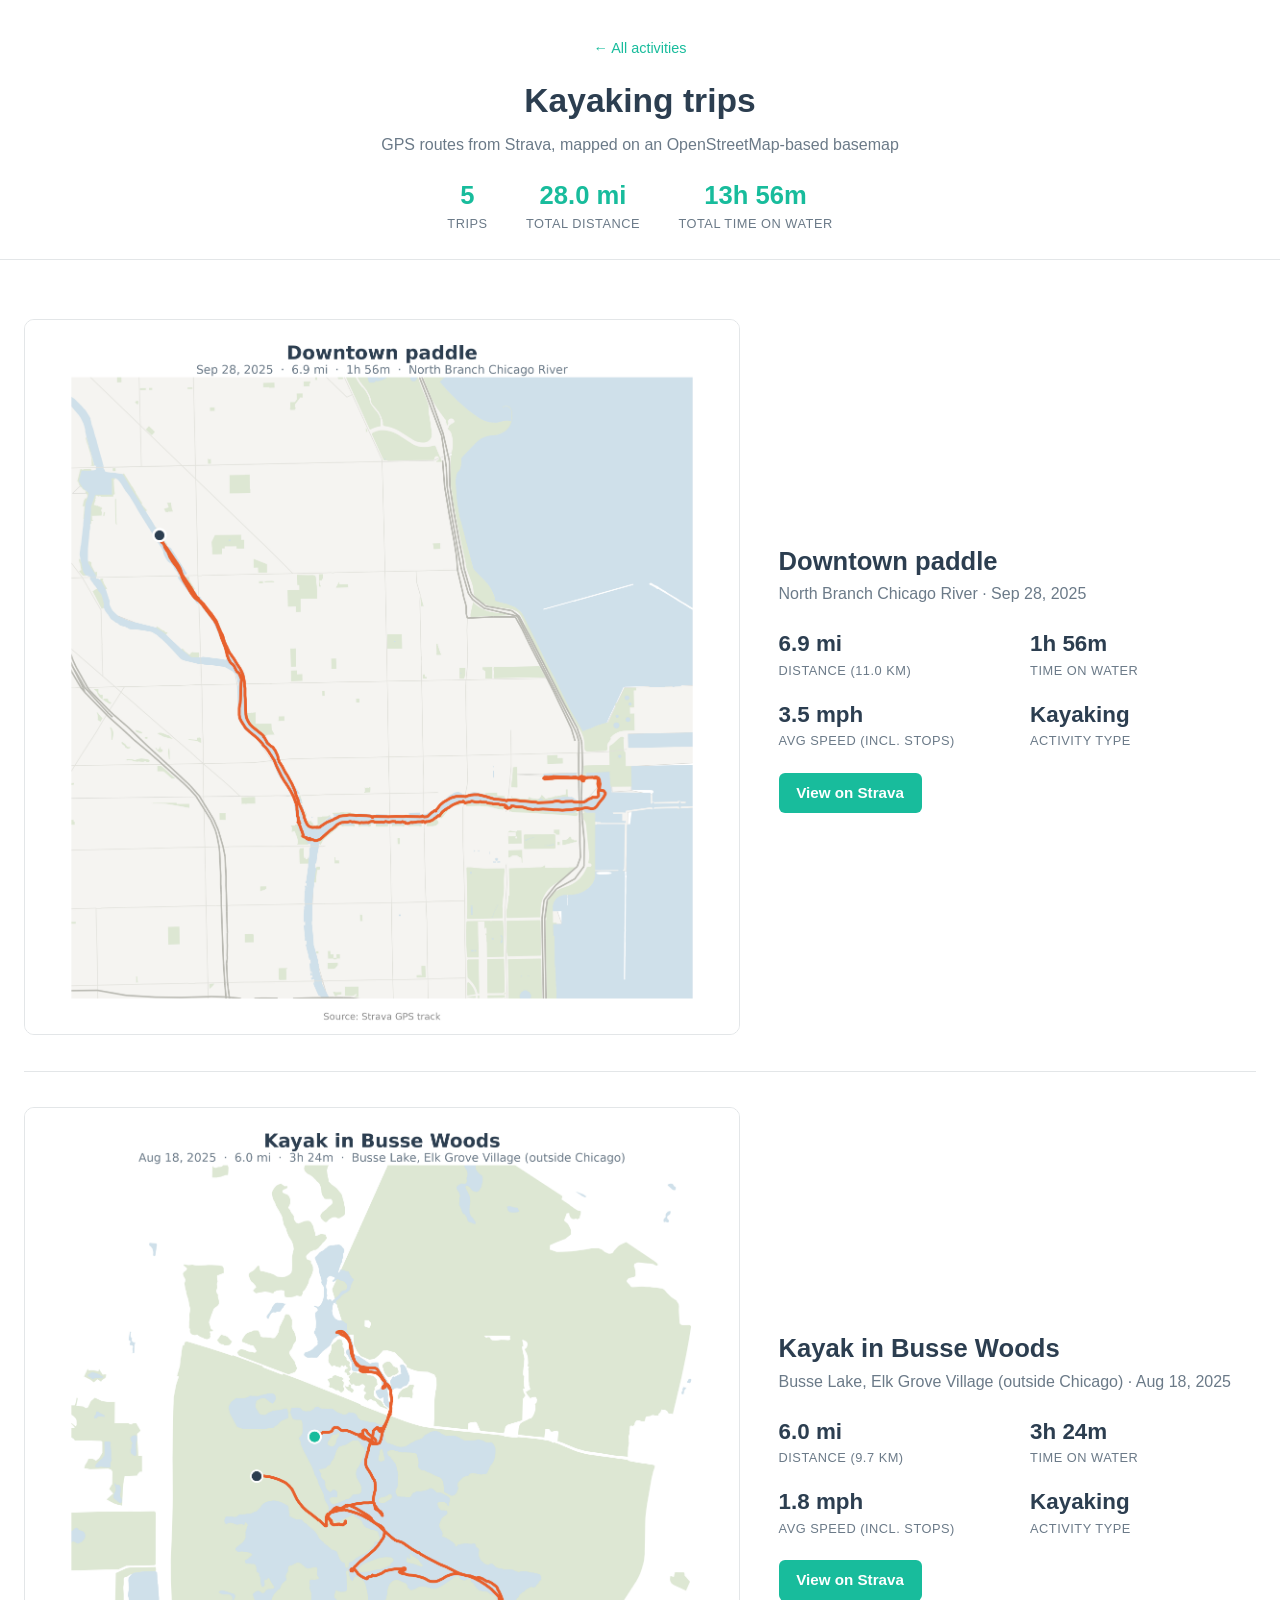
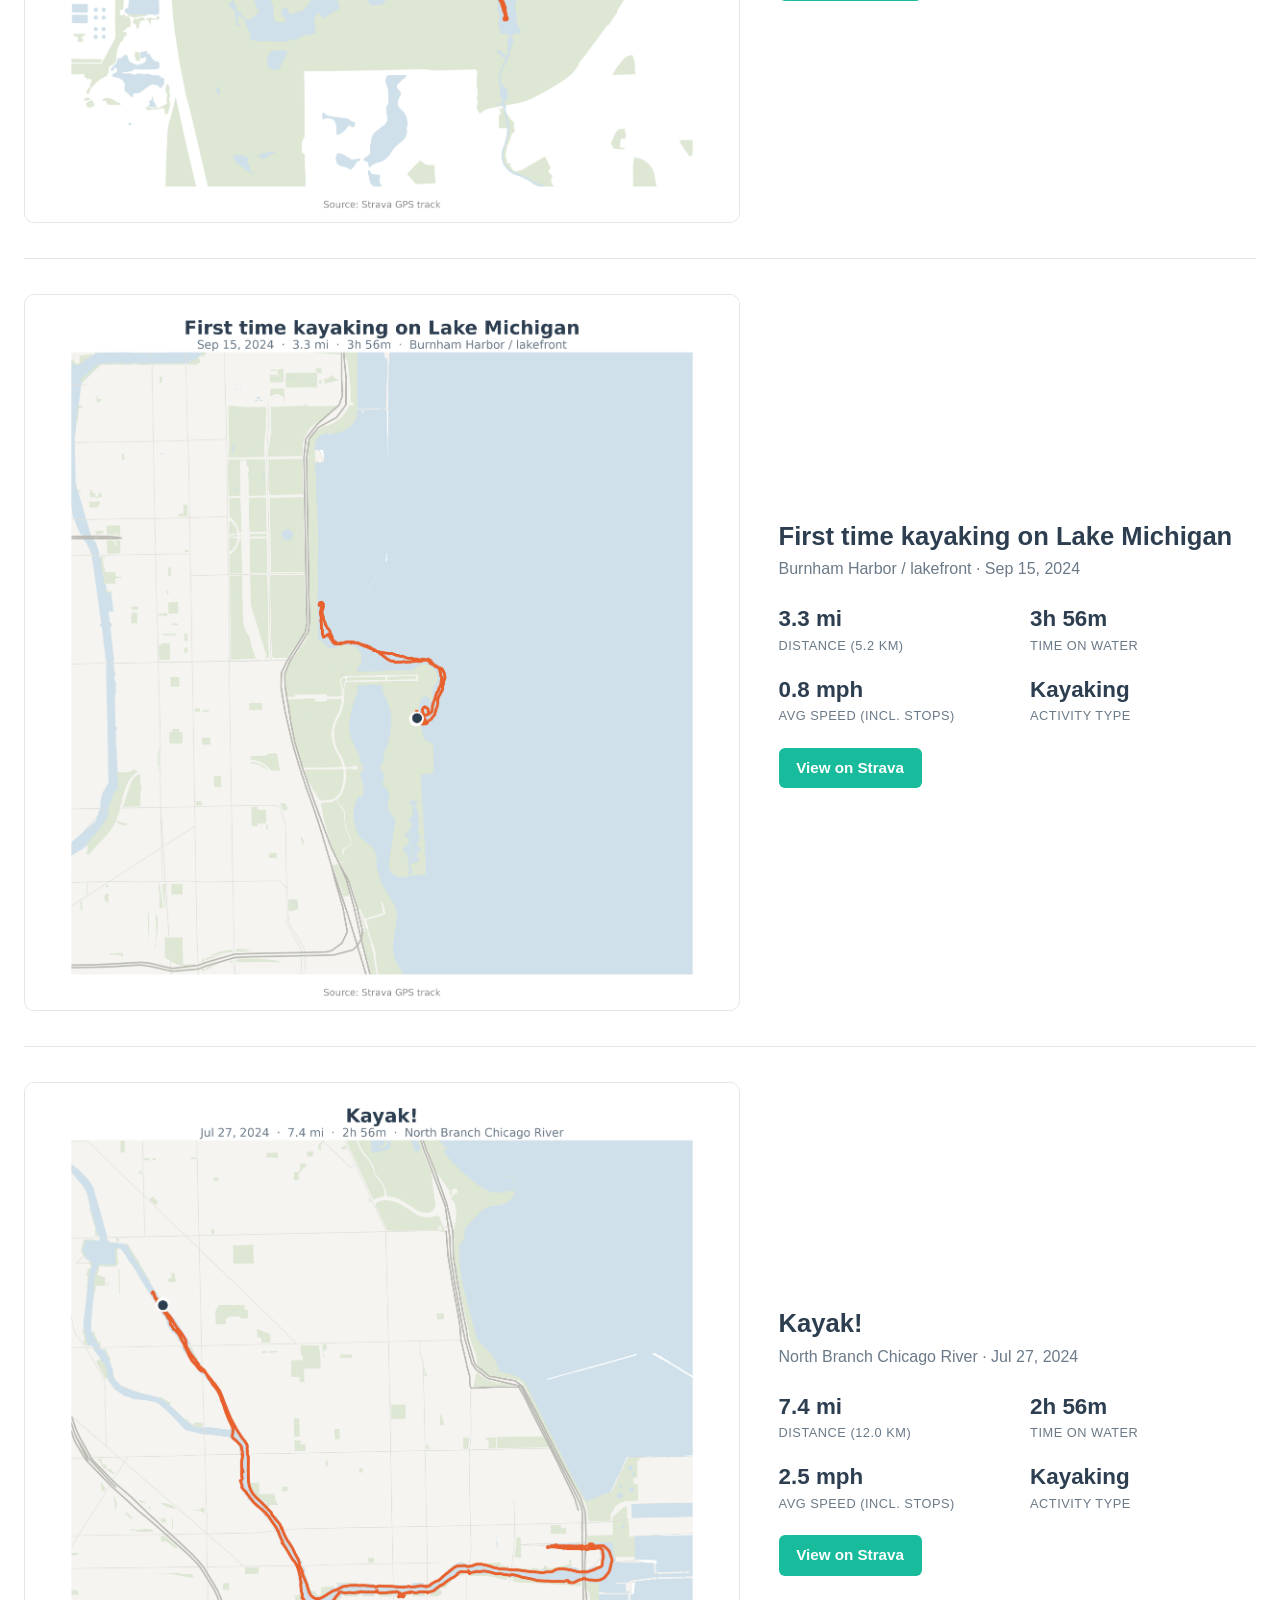
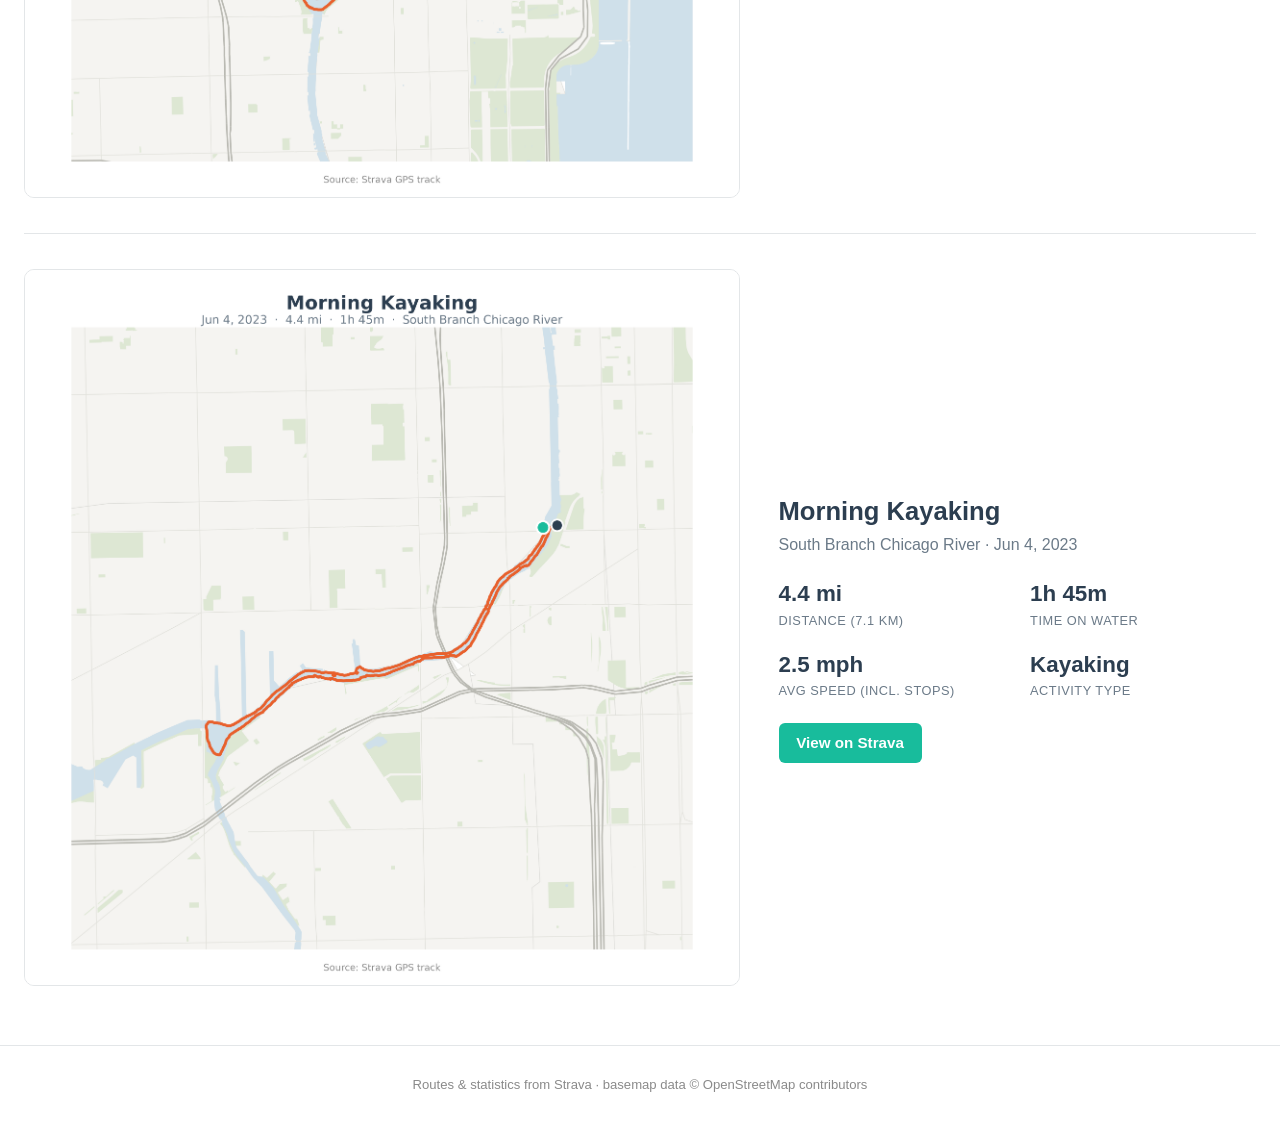
==== kayaking.html @ e4cba3f0 "Strava trips static site: kayaking + mountain biking Activity-agnostic generator that maps Strava GP" ====
<!DOCTYPE html>
<html lang="en">
<head>
<meta charset="utf-8">
<meta name="viewport" content="width=device-width, initial-scale=1">
<title>Kayaking trips</title>
<link rel="stylesheet" href="assets/style.css">
</head>
<body>
<header>
  <p class="crumb"><a href="index.html">&larr; All activities</a></p>
  <h1>Kayaking trips</h1>
  <p class="intro">GPS routes from Strava, mapped on an OpenStreetMap-based basemap</p>
  <div class="summary">
    <div><div class="num">5</div><div class="lbl">Trips</div></div>
    <div><div class="num">28.0 mi</div><div class="lbl">Total distance</div></div>
    <div><div class="num">13h 56m</div><div class="lbl">Total time on water</div></div>
  </div>
</header>
<main>
  <article class="trip">
    <div class="map"><img src="maps/kayaking/downtown-paddle.png" alt="Map of the GPS route for Downtown paddle at North Branch Chicago River, an orange track over an OpenStreetMap-based basemap."></div>
    <div class="info">
      <h2>Downtown paddle</h2>
      <p class="where">North Branch Chicago River &middot; Sep 28, 2025</p>
      <div class="stats">
        <div class="stat"><div class="v">6.9 mi</div><div class="k">Distance (11.0 km)</div></div>
        <div class="stat"><div class="v">1h 56m</div><div class="k">Time on water</div></div>
        <div class="stat"><div class="v">3.5 mph</div><div class="k">Avg speed (incl. stops)</div></div>
        <div class="stat"><div class="v">Kayaking</div><div class="k">Activity type</div></div>
      </div>
      <a class="btn" href="https://www.strava.com/activities/15968372062" target="_blank" rel="noopener">View on Strava</a>
    </div>
  </article>
  <article class="trip">
    <div class="map"><img src="maps/kayaking/kayak-in-busse-woods.png" alt="Map of the GPS route for Kayak in Busse Woods at Busse Lake, Elk Grove Village (outside Chicago), an orange track over an OpenStreetMap-based basemap."></div>
    <div class="info">
      <h2>Kayak in Busse Woods</h2>
      <p class="where">Busse Lake, Elk Grove Village (outside Chicago) &middot; Aug 18, 2025</p>
      <div class="stats">
        <div class="stat"><div class="v">6.0 mi</div><div class="k">Distance (9.7 km)</div></div>
        <div class="stat"><div class="v">3h 24m</div><div class="k">Time on water</div></div>
        <div class="stat"><div class="v">1.8 mph</div><div class="k">Avg speed (incl. stops)</div></div>
        <div class="stat"><div class="v">Kayaking</div><div class="k">Activity type</div></div>
      </div>
      <a class="btn" href="https://www.strava.com/activities/15504017208" target="_blank" rel="noopener">View on Strava</a>
    </div>
  </article>
  <article class="trip">
    <div class="map"><img src="maps/kayaking/first-time-kayaking-on-lake-michigan.png" alt="Map of the GPS route for First time kayaking on Lake Michigan at Burnham Harbor / lakefront, an orange track over an OpenStreetMap-based basemap."></div>
    <div class="info">
      <h2>First time kayaking on Lake Michigan</h2>
      <p class="where">Burnham Harbor / lakefront &middot; Sep 15, 2024</p>
      <div class="stats">
        <div class="stat"><div class="v">3.3 mi</div><div class="k">Distance (5.2 km)</div></div>
        <div class="stat"><div class="v">3h 56m</div><div class="k">Time on water</div></div>
        <div class="stat"><div class="v">0.8 mph</div><div class="k">Avg speed (incl. stops)</div></div>
        <div class="stat"><div class="v">Kayaking</div><div class="k">Activity type</div></div>
      </div>
      <a class="btn" href="https://www.strava.com/activities/12426447978" target="_blank" rel="noopener">View on Strava</a>
    </div>
  </article>
  <article class="trip">
    <div class="map"><img src="maps/kayaking/kayak.png" alt="Map of the GPS route for Kayak! at North Branch Chicago River, an orange track over an OpenStreetMap-based basemap."></div>
    <div class="info">
      <h2>Kayak!</h2>
      <p class="where">North Branch Chicago River &middot; Jul 27, 2024</p>
      <div class="stats">
        <div class="stat"><div class="v">7.4 mi</div><div class="k">Distance (12.0 km)</div></div>
        <div class="stat"><div class="v">2h 56m</div><div class="k">Time on water</div></div>
        <div class="stat"><div class="v">2.5 mph</div><div class="k">Avg speed (incl. stops)</div></div>
        <div class="stat"><div class="v">Kayaking</div><div class="k">Activity type</div></div>
      </div>
      <a class="btn" href="https://www.strava.com/activities/11996747281" target="_blank" rel="noopener">View on Strava</a>
    </div>
  </article>
  <article class="trip">
    <div class="map"><img src="maps/kayaking/morning-kayaking.png" alt="Map of the GPS route for Morning Kayaking at South Branch Chicago River, an orange track over an OpenStreetMap-based basemap."></div>
    <div class="info">
      <h2>Morning Kayaking</h2>
      <p class="where">South Branch Chicago River &middot; Jun 4, 2023</p>
      <div class="stats">
        <div class="stat"><div class="v">4.4 mi</div><div class="k">Distance (7.1 km)</div></div>
        <div class="stat"><div class="v">1h 45m</div><div class="k">Time on water</div></div>
        <div class="stat"><div class="v">2.5 mph</div><div class="k">Avg speed (incl. stops)</div></div>
        <div class="stat"><div class="v">Kayaking</div><div class="k">Activity type</div></div>
      </div>
      <a class="btn" href="https://www.strava.com/activities/9205258765" target="_blank" rel="noopener">View on Strava</a>
    </div>
  </article>
</main>
<footer>
  Routes &amp; statistics from Strava &middot; basemap data &copy; OpenStreetMap contributors
</footer>
</body>
</html>
---- assets/style.css ----
/*
 * Strava trips — shared styles.
 * Each trip is a row: route map on the left, statistics on the right. The
 * layout is intentionally wide and the map column large so the maps fill the
 * screen rather than leaving big margins. Rows stack on narrow viewports.
 */
:root {
  --dark: #2c3e50;
  --teal: #18bc9c;
  --gray: #6b7a88;
  --line: #e3e6e8;
}
* { box-sizing: border-box; }
body {
  margin: 0;
  font-family: -apple-system, BlinkMacSystemFont, "Segoe UI", Roboto, Helvetica, Arial, sans-serif;
  color: var(--dark);
  background: #fff;
  line-height: 1.5;
}

header {
  padding: 2.4rem 1.5rem 1.6rem;
  text-align: center;
  border-bottom: 1px solid var(--line);
}
header h1 { margin: 0 0 .4rem; font-size: 2.1rem; }
header .intro { margin: 0; color: var(--gray); }
header .crumb { margin: 0 0 1rem; font-size: .9rem; }
header .crumb a { color: var(--teal); text-decoration: none; }
header .crumb a:hover { text-decoration: underline; }

.summary {
  display: flex;
  justify-content: center;
  gap: 2.4rem;
  flex-wrap: wrap;
  margin-top: 1.2rem;
}
.summary div { text-align: center; }
.summary .num { font-size: 1.6rem; font-weight: 700; color: var(--teal); }
.summary .lbl { font-size: .8rem; color: var(--gray); text-transform: uppercase; letter-spacing: .04em; }

/* Wide container + large map column so maps dominate the page. */
main { max-width: 1350px; margin: 0 auto; padding: 1.5rem; }

.trip {
  display: flex;
  gap: 2.4rem;
  align-items: center;
  padding: 2.2rem 0;
  border-bottom: 1px solid var(--line);
}
.trip:last-child { border-bottom: none; }
.trip .map { flex: 1 1 60%; min-width: 0; }
.trip .map img {
  width: 100%;
  height: auto;
  border: 1px solid var(--line);
  border-radius: 10px;
  display: block;
}
.trip .info { flex: 1 1 40%; }
.trip .info h2 { margin: 0 0 .15rem; font-size: 1.6rem; }
.trip .info .where { margin: 0 0 1.3rem; color: var(--gray); }

.stats {
  display: grid;
  grid-template-columns: repeat(2, minmax(0, 1fr));
  gap: 1.1rem 1.6rem;
  margin-bottom: 1.4rem;
}
.stats .stat .v { font-size: 1.4rem; font-weight: 700; }
.stats .stat .k { font-size: .8rem; color: var(--gray); text-transform: uppercase; letter-spacing: .04em; }

.btn {
  display: inline-block;
  padding: .55rem 1.1rem;
  background: var(--teal);
  color: #fff;
  text-decoration: none;
  border-radius: 6px;
  font-size: .95rem;
  font-weight: 600;
}
.btn:hover { background: #149a80; }

/* Index landing: a card per activity. */
main.cards {
  display: grid;
  grid-template-columns: repeat(auto-fill, minmax(320px, 1fr));
  gap: 1.6rem;
}
.activity-card {
  display: block;
  text-decoration: none;
  color: inherit;
  border: 1px solid var(--line);
  border-radius: 10px;
  overflow: hidden;
  transition: box-shadow .15s, transform .15s;
}
.activity-card:hover { box-shadow: 0 6px 20px rgba(44, 62, 80, .12); transform: translateY(-2px); }
.activity-card .thumb img { width: 100%; height: 220px; object-fit: cover; display: block; }
.activity-card .meta { padding: 1rem 1.2rem; }
.activity-card .meta h2 { margin: 0 0 .2rem; font-size: 1.3rem; }
.activity-card .meta p { margin: 0; color: var(--gray); }

footer {
  text-align: center;
  color: #8a8a8a;
  font-size: .82rem;
  padding: 1.8rem 1rem 2.6rem;
  border-top: 1px solid var(--line);
}

@media (max-width: 760px) {
  .trip { flex-direction: column; align-items: stretch; }
  .trip .map, .trip .info { flex: 1 1 auto; }
}
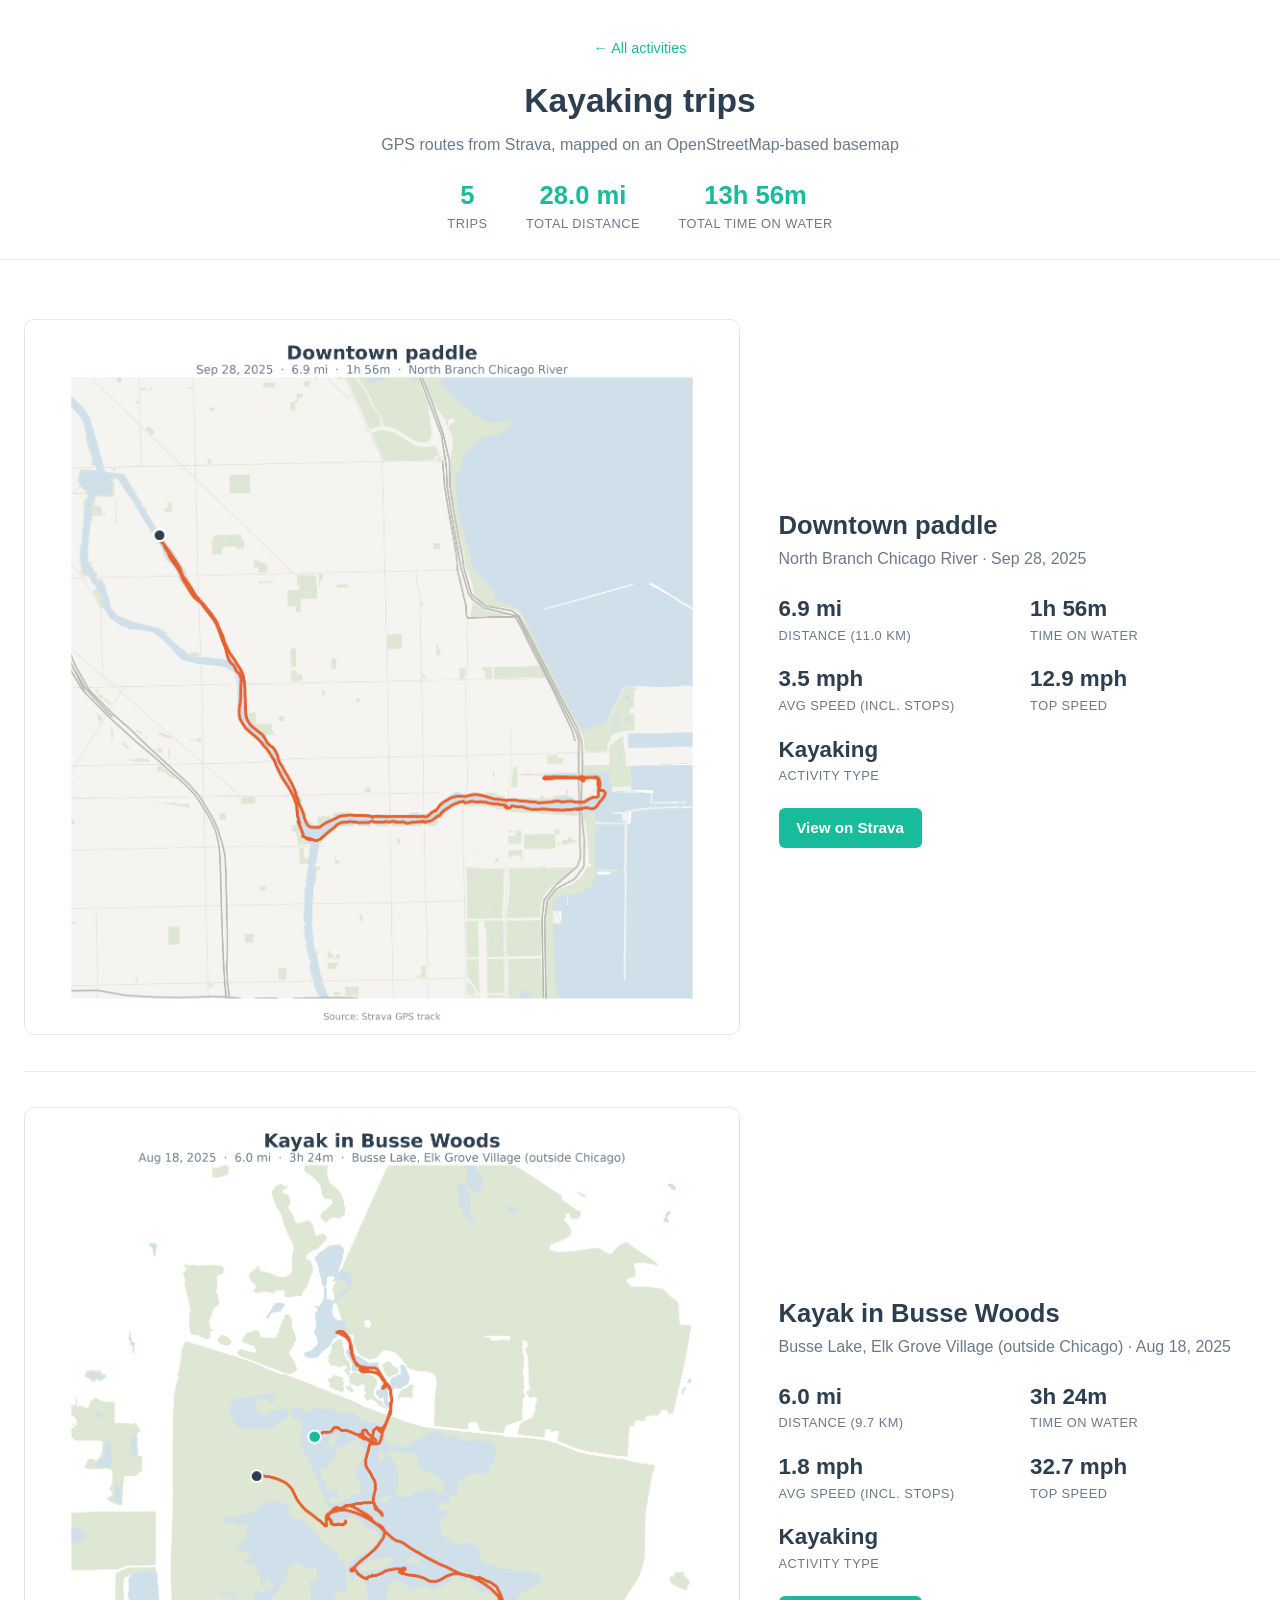
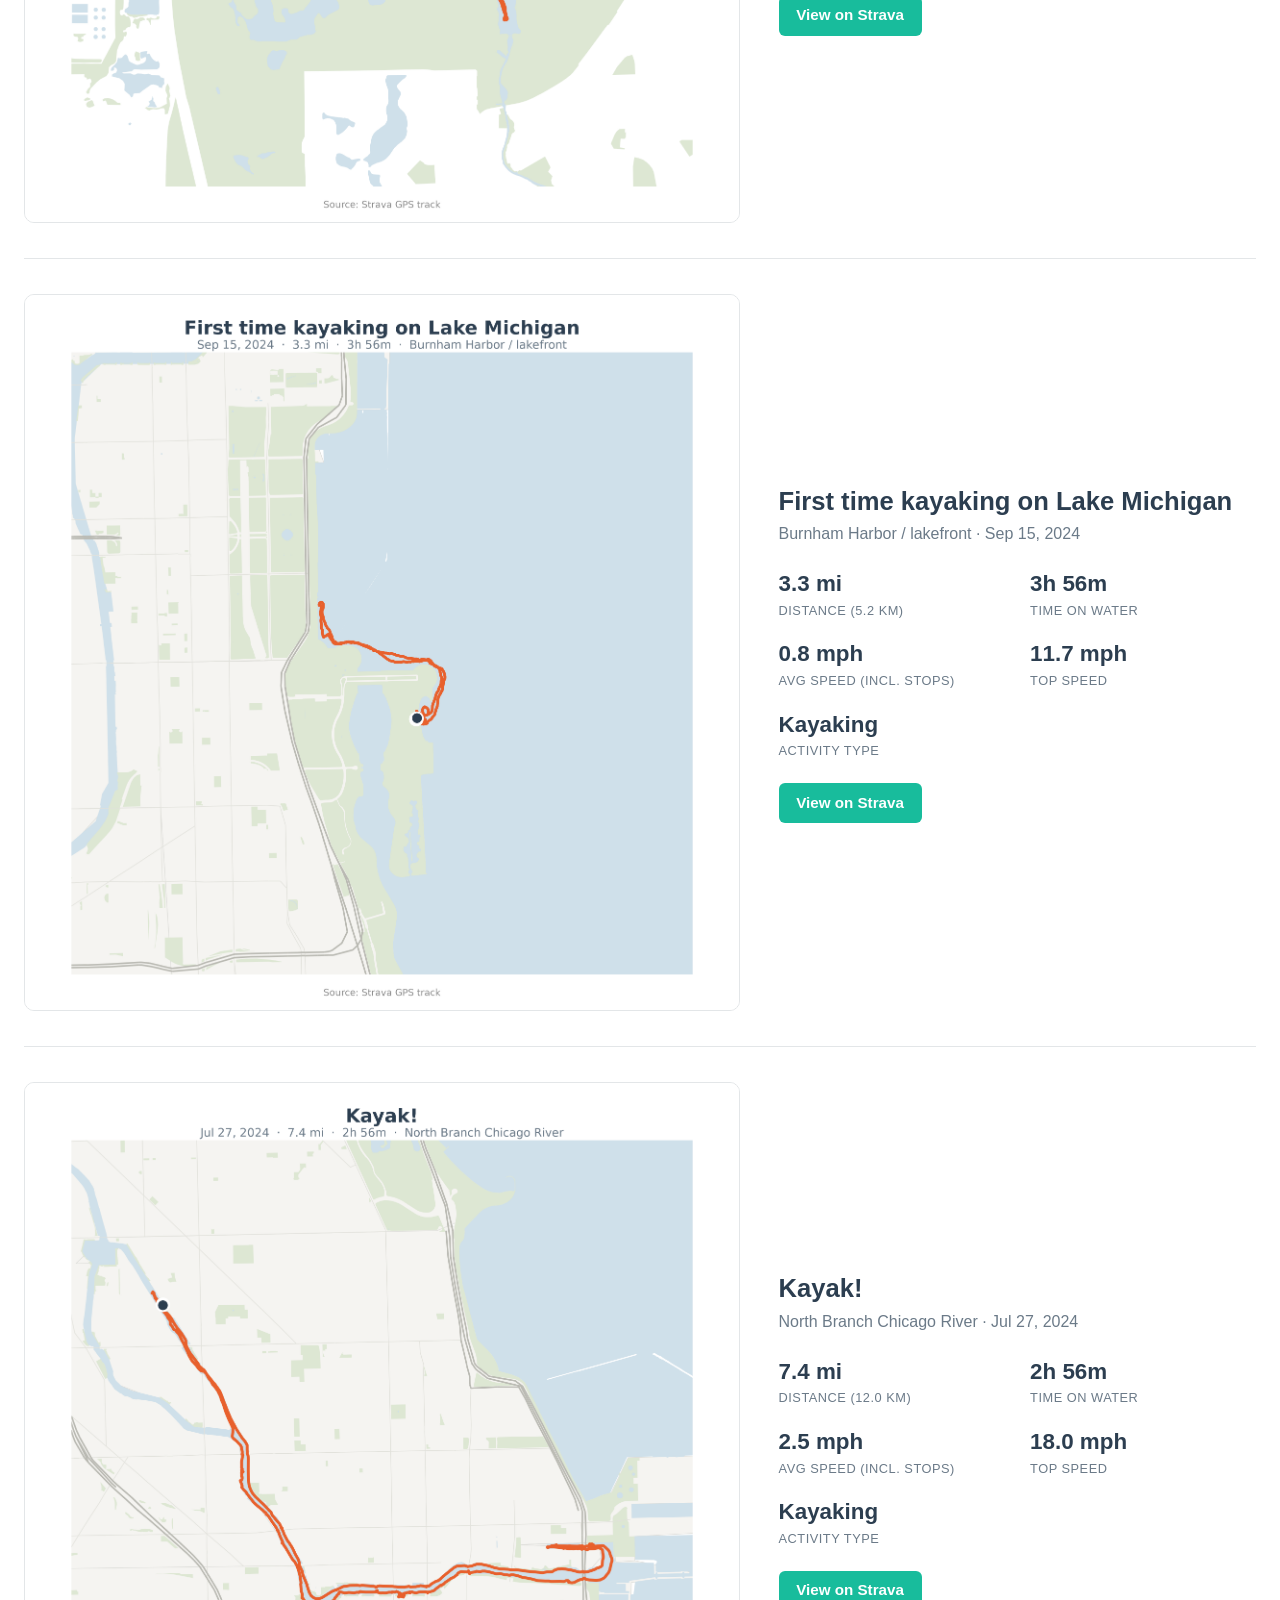
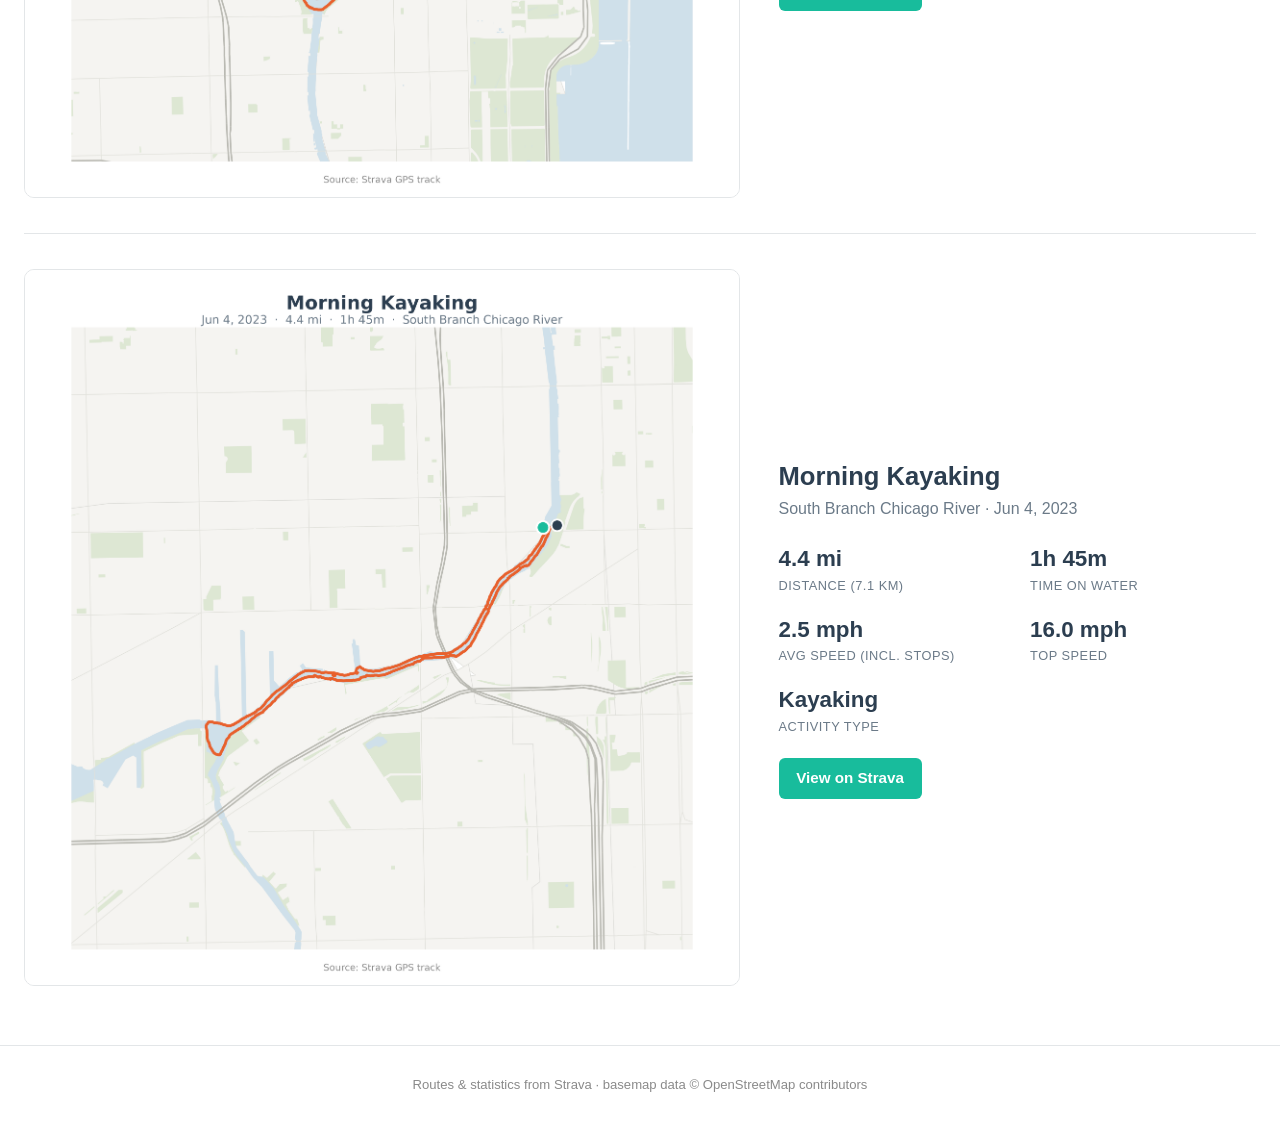
==== commit 7a9a9e86: "Add top speed stat to all trips Fetched Strava max_speed for every activity, stored as max_speed_ms " ====
--- a/kayaking.html
+++ b/kayaking.html
@@ -27,6 +27,7 @@
         <div class="stat"><div class="v">6.9 mi</div><div class="k">Distance (11.0 km)</div></div>
         <div class="stat"><div class="v">1h 56m</div><div class="k">Time on water</div></div>
         <div class="stat"><div class="v">3.5 mph</div><div class="k">Avg speed (incl. stops)</div></div>
+        <div class="stat"><div class="v">12.9 mph</div><div class="k">Top speed</div></div>
         <div class="stat"><div class="v">Kayaking</div><div class="k">Activity type</div></div>
       </div>
       <a class="btn" href="https://www.strava.com/activities/15968372062" target="_blank" rel="noopener">View on Strava</a>
@@ -41,6 +42,7 @@
         <div class="stat"><div class="v">6.0 mi</div><div class="k">Distance (9.7 km)</div></div>
         <div class="stat"><div class="v">3h 24m</div><div class="k">Time on water</div></div>
         <div class="stat"><div class="v">1.8 mph</div><div class="k">Avg speed (incl. stops)</div></div>
+        <div class="stat"><div class="v">32.7 mph</div><div class="k">Top speed</div></div>
         <div class="stat"><div class="v">Kayaking</div><div class="k">Activity type</div></div>
       </div>
       <a class="btn" href="https://www.strava.com/activities/15504017208" target="_blank" rel="noopener">View on Strava</a>
@@ -55,6 +57,7 @@
         <div class="stat"><div class="v">3.3 mi</div><div class="k">Distance (5.2 km)</div></div>
         <div class="stat"><div class="v">3h 56m</div><div class="k">Time on water</div></div>
         <div class="stat"><div class="v">0.8 mph</div><div class="k">Avg speed (incl. stops)</div></div>
+        <div class="stat"><div class="v">11.7 mph</div><div class="k">Top speed</div></div>
         <div class="stat"><div class="v">Kayaking</div><div class="k">Activity type</div></div>
       </div>
       <a class="btn" href="https://www.strava.com/activities/12426447978" target="_blank" rel="noopener">View on Strava</a>
@@ -69,6 +72,7 @@
         <div class="stat"><div class="v">7.4 mi</div><div class="k">Distance (12.0 km)</div></div>
         <div class="stat"><div class="v">2h 56m</div><div class="k">Time on water</div></div>
         <div class="stat"><div class="v">2.5 mph</div><div class="k">Avg speed (incl. stops)</div></div>
+        <div class="stat"><div class="v">18.0 mph</div><div class="k">Top speed</div></div>
         <div class="stat"><div class="v">Kayaking</div><div class="k">Activity type</div></div>
       </div>
       <a class="btn" href="https://www.strava.com/activities/11996747281" target="_blank" rel="noopener">View on Strava</a>
@@ -83,6 +87,7 @@
         <div class="stat"><div class="v">4.4 mi</div><div class="k">Distance (7.1 km)</div></div>
         <div class="stat"><div class="v">1h 45m</div><div class="k">Time on water</div></div>
         <div class="stat"><div class="v">2.5 mph</div><div class="k">Avg speed (incl. stops)</div></div>
+        <div class="stat"><div class="v">16.0 mph</div><div class="k">Top speed</div></div>
         <div class="stat"><div class="v">Kayaking</div><div class="k">Activity type</div></div>
       </div>
       <a class="btn" href="https://www.strava.com/activities/9205258765" target="_blank" rel="noopener">View on Strava</a>
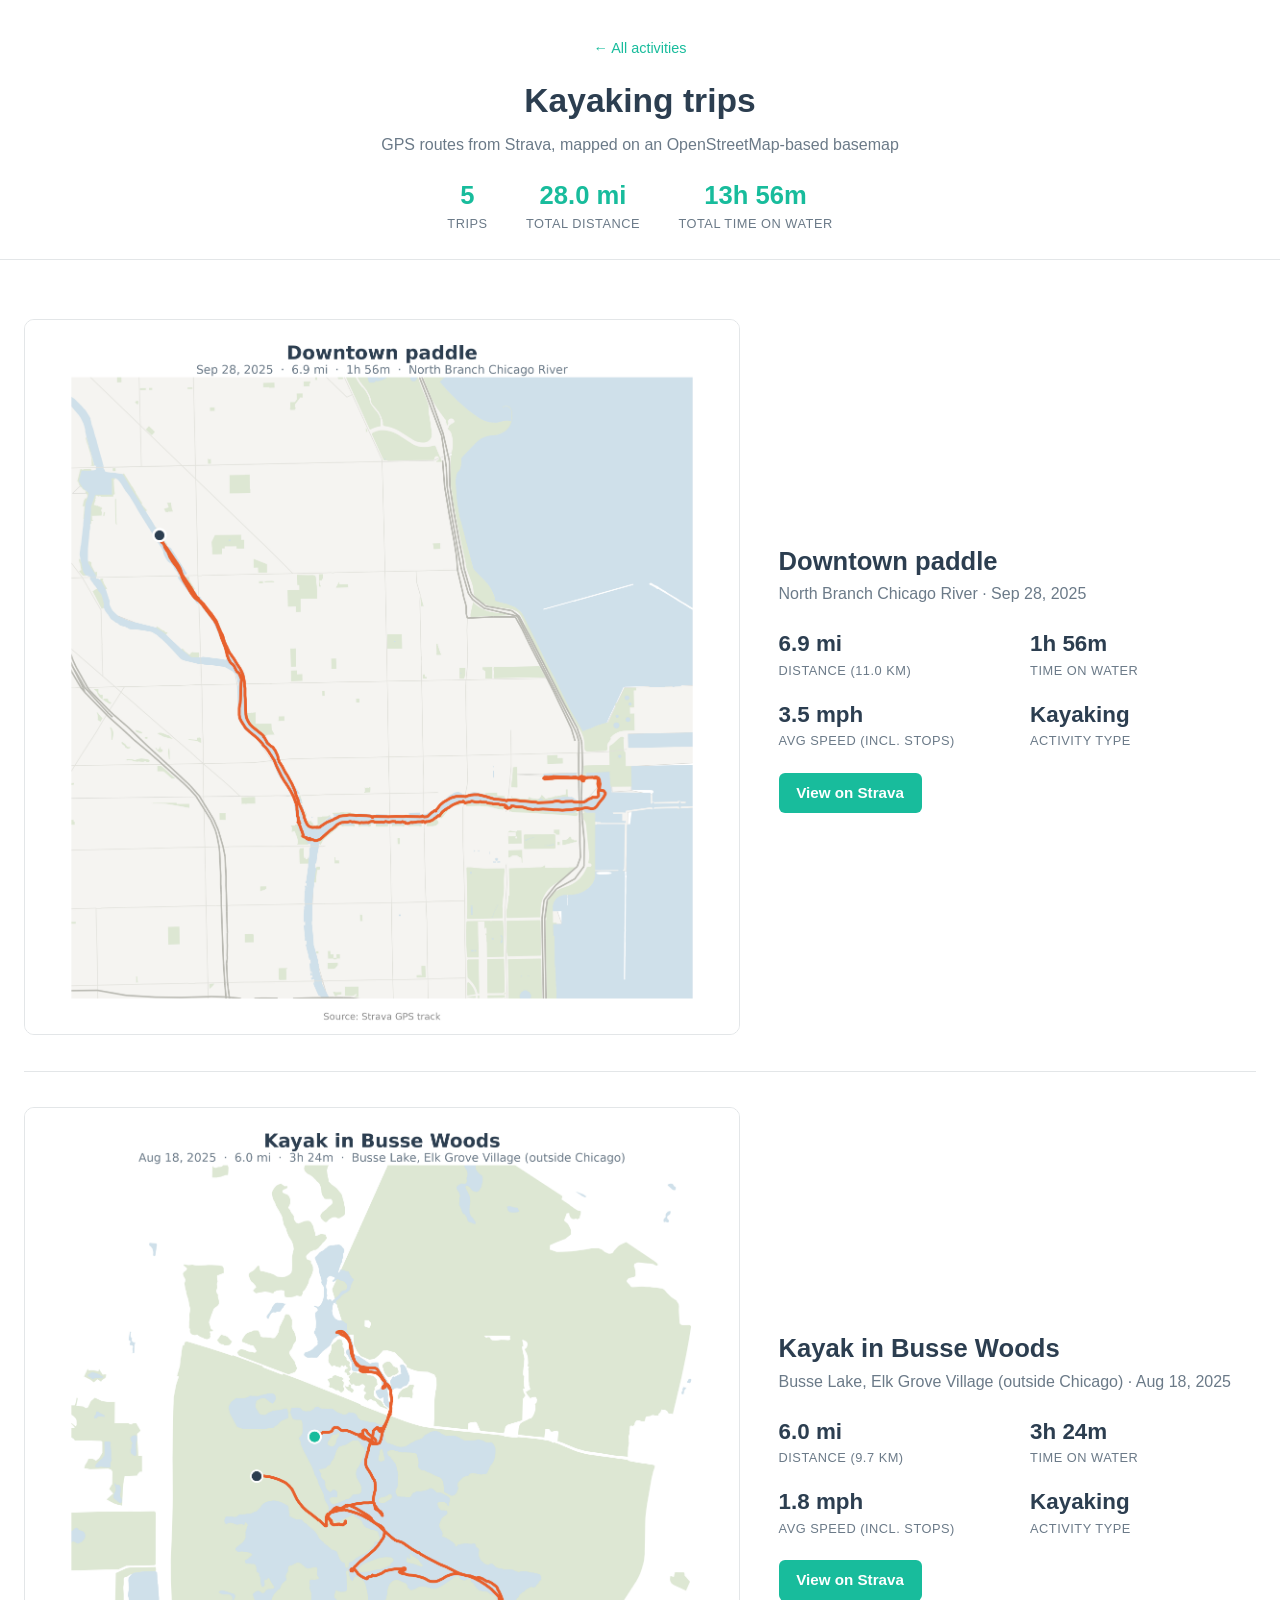
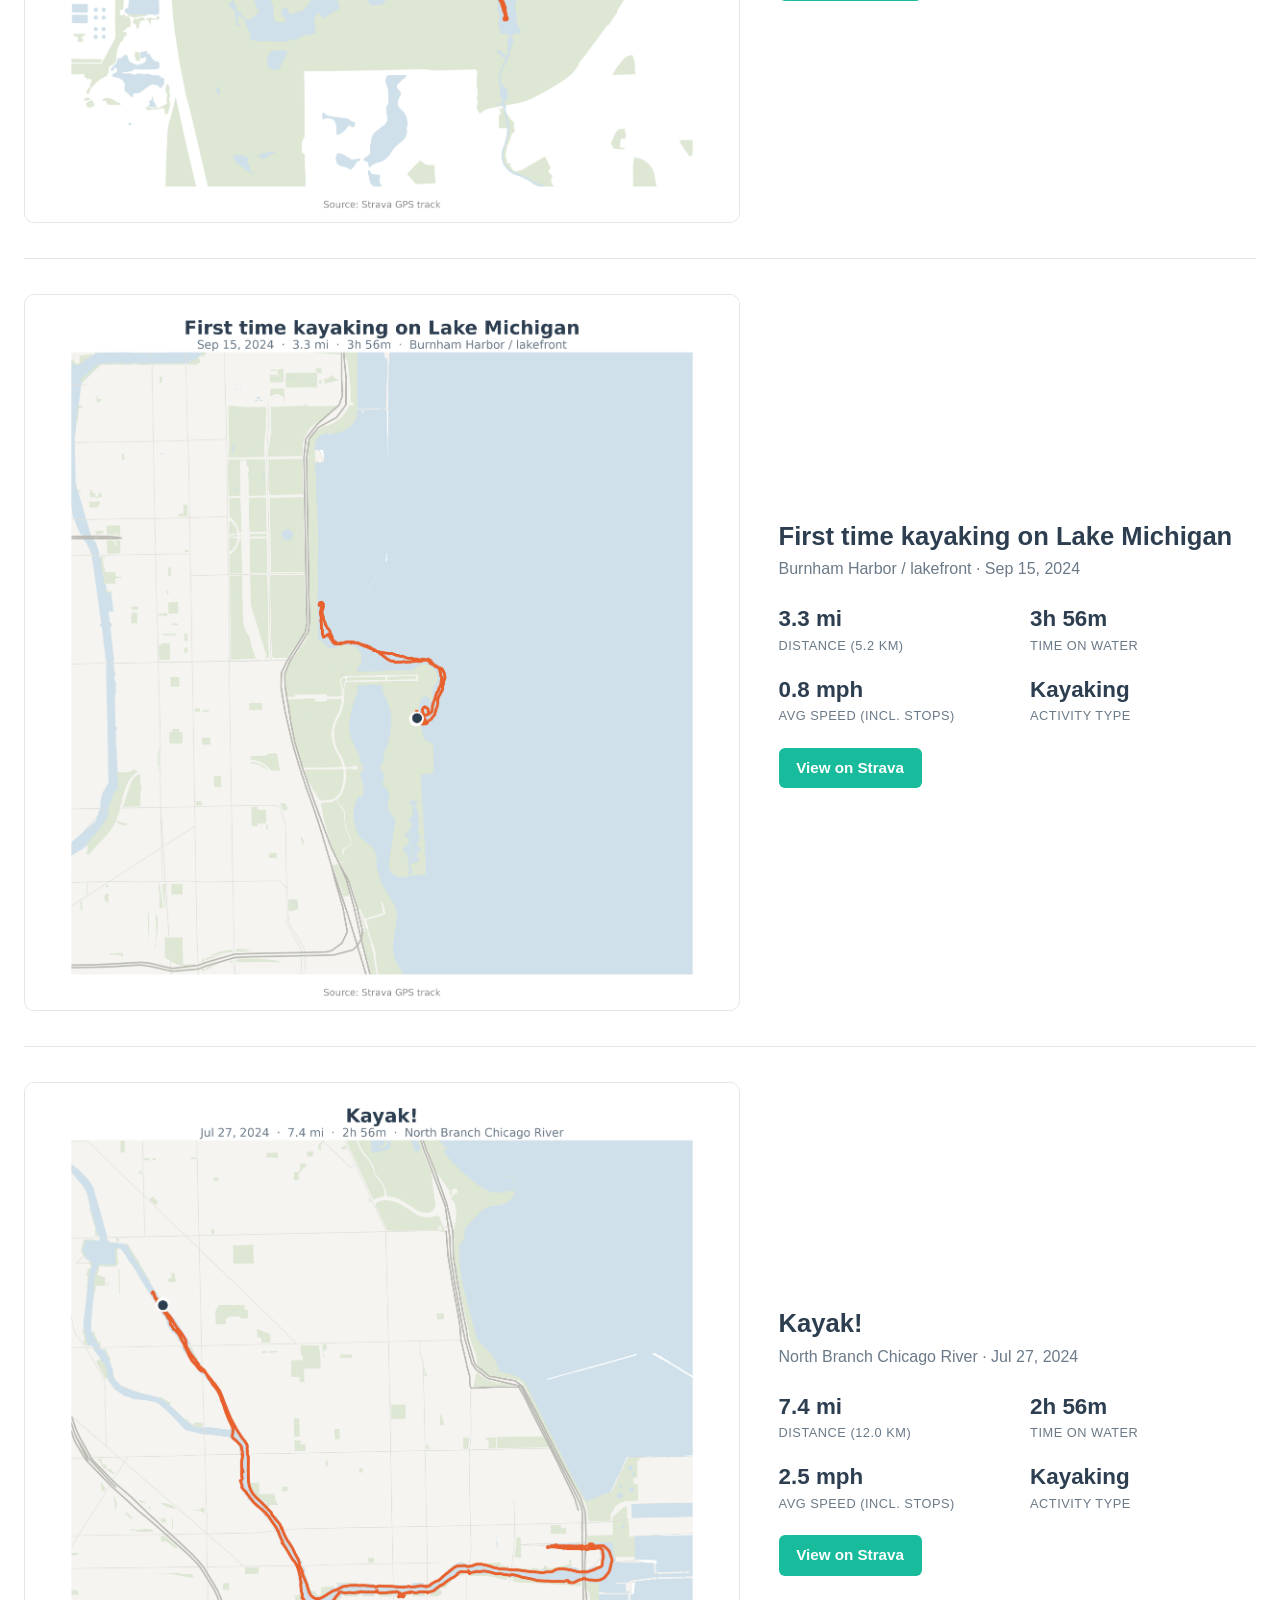
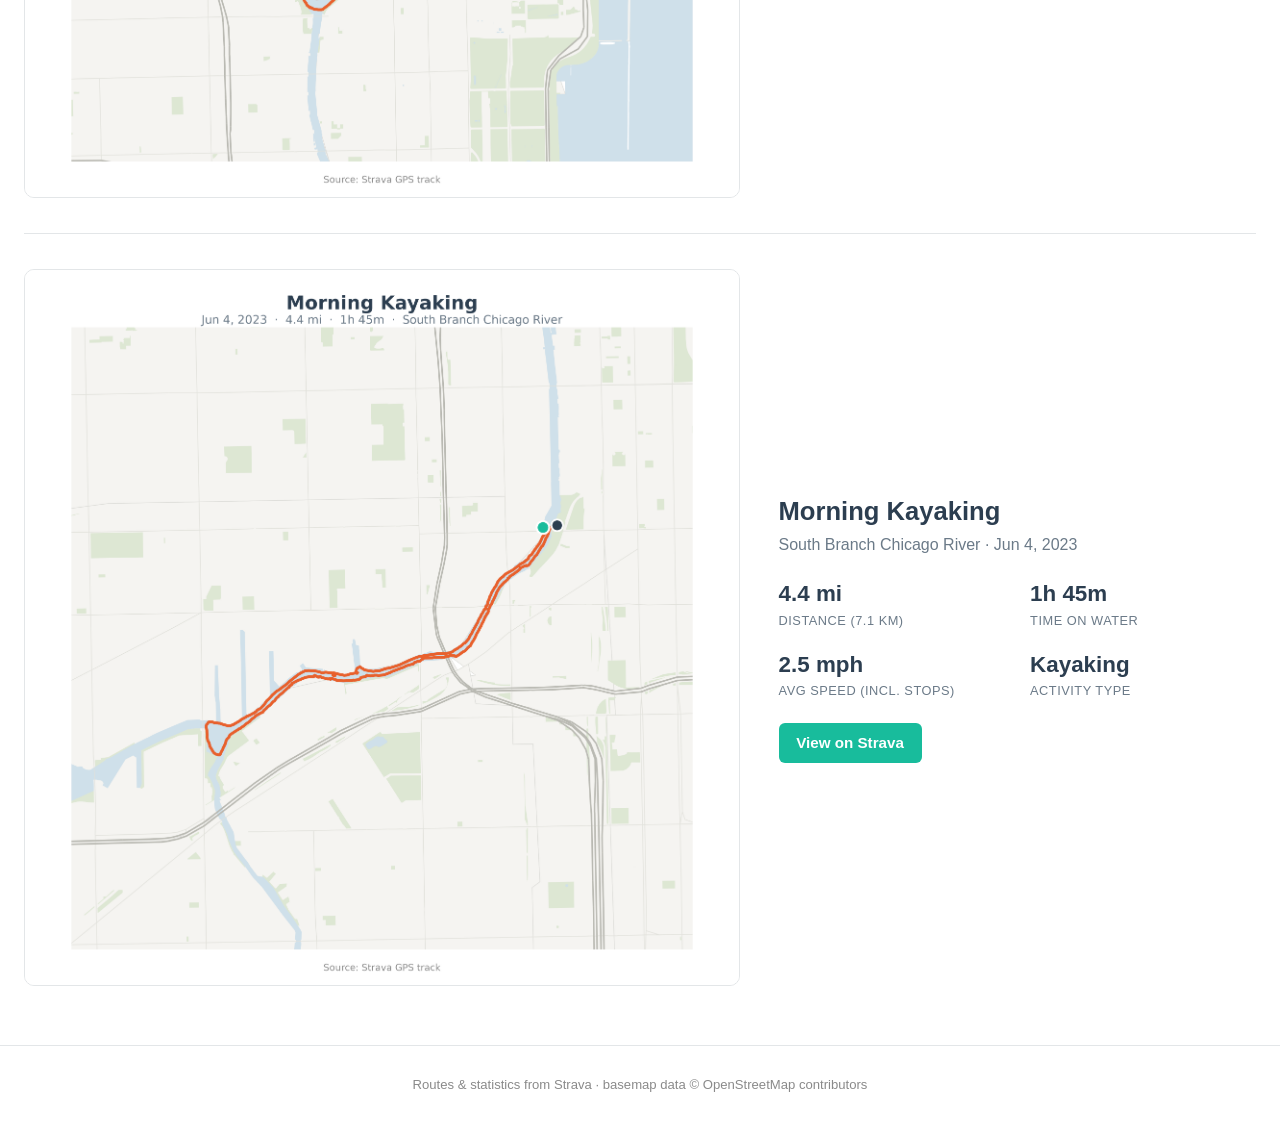
==== commit 9b880b77: "Hide top speed for kayaking (unreliable GPS max-speed) Add a per-dataset show_top_speed flag (defaul" ====
--- a/kayaking.html
+++ b/kayaking.html
@@ -27,7 +27,7 @@
         <div class="stat"><div class="v">6.9 mi</div><div class="k">Distance (11.0 km)</div></div>
         <div class="stat"><div class="v">1h 56m</div><div class="k">Time on water</div></div>
         <div class="stat"><div class="v">3.5 mph</div><div class="k">Avg speed (incl. stops)</div></div>
-        <div class="stat"><div class="v">12.9 mph</div><div class="k">Top speed</div></div>
+        
         <div class="stat"><div class="v">Kayaking</div><div class="k">Activity type</div></div>
       </div>
       <a class="btn" href="https://www.strava.com/activities/15968372062" target="_blank" rel="noopener">View on Strava</a>
@@ -42,7 +42,7 @@
         <div class="stat"><div class="v">6.0 mi</div><div class="k">Distance (9.7 km)</div></div>
         <div class="stat"><div class="v">3h 24m</div><div class="k">Time on water</div></div>
         <div class="stat"><div class="v">1.8 mph</div><div class="k">Avg speed (incl. stops)</div></div>
-        <div class="stat"><div class="v">32.7 mph</div><div class="k">Top speed</div></div>
+        
         <div class="stat"><div class="v">Kayaking</div><div class="k">Activity type</div></div>
       </div>
       <a class="btn" href="https://www.strava.com/activities/15504017208" target="_blank" rel="noopener">View on Strava</a>
@@ -57,7 +57,7 @@
         <div class="stat"><div class="v">3.3 mi</div><div class="k">Distance (5.2 km)</div></div>
         <div class="stat"><div class="v">3h 56m</div><div class="k">Time on water</div></div>
         <div class="stat"><div class="v">0.8 mph</div><div class="k">Avg speed (incl. stops)</div></div>
-        <div class="stat"><div class="v">11.7 mph</div><div class="k">Top speed</div></div>
+        
         <div class="stat"><div class="v">Kayaking</div><div class="k">Activity type</div></div>
       </div>
       <a class="btn" href="https://www.strava.com/activities/12426447978" target="_blank" rel="noopener">View on Strava</a>
@@ -72,7 +72,7 @@
         <div class="stat"><div class="v">7.4 mi</div><div class="k">Distance (12.0 km)</div></div>
         <div class="stat"><div class="v">2h 56m</div><div class="k">Time on water</div></div>
         <div class="stat"><div class="v">2.5 mph</div><div class="k">Avg speed (incl. stops)</div></div>
-        <div class="stat"><div class="v">18.0 mph</div><div class="k">Top speed</div></div>
+        
         <div class="stat"><div class="v">Kayaking</div><div class="k">Activity type</div></div>
       </div>
       <a class="btn" href="https://www.strava.com/activities/11996747281" target="_blank" rel="noopener">View on Strava</a>
@@ -87,7 +87,7 @@
         <div class="stat"><div class="v">4.4 mi</div><div class="k">Distance (7.1 km)</div></div>
         <div class="stat"><div class="v">1h 45m</div><div class="k">Time on water</div></div>
         <div class="stat"><div class="v">2.5 mph</div><div class="k">Avg speed (incl. stops)</div></div>
-        <div class="stat"><div class="v">16.0 mph</div><div class="k">Top speed</div></div>
+        
         <div class="stat"><div class="v">Kayaking</div><div class="k">Activity type</div></div>
       </div>
       <a class="btn" href="https://www.strava.com/activities/9205258765" target="_blank" rel="noopener">View on Strava</a>
